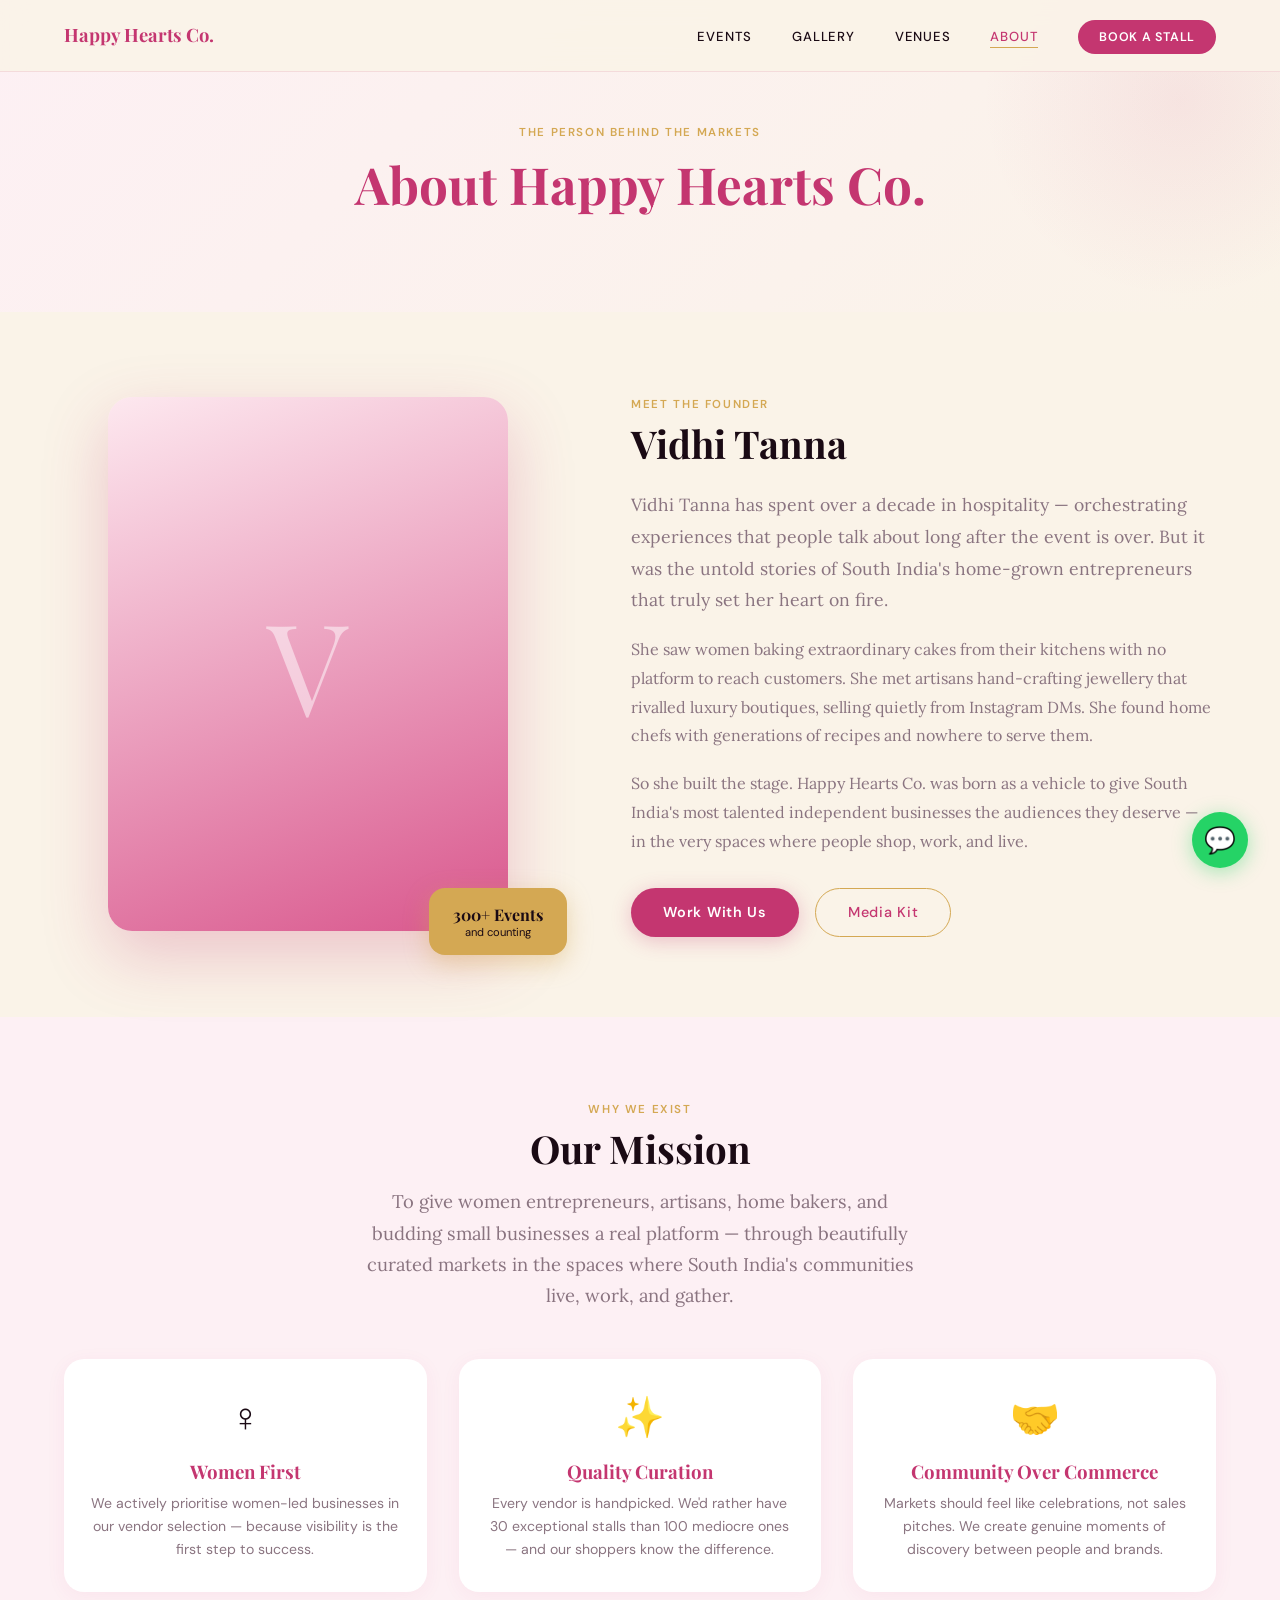
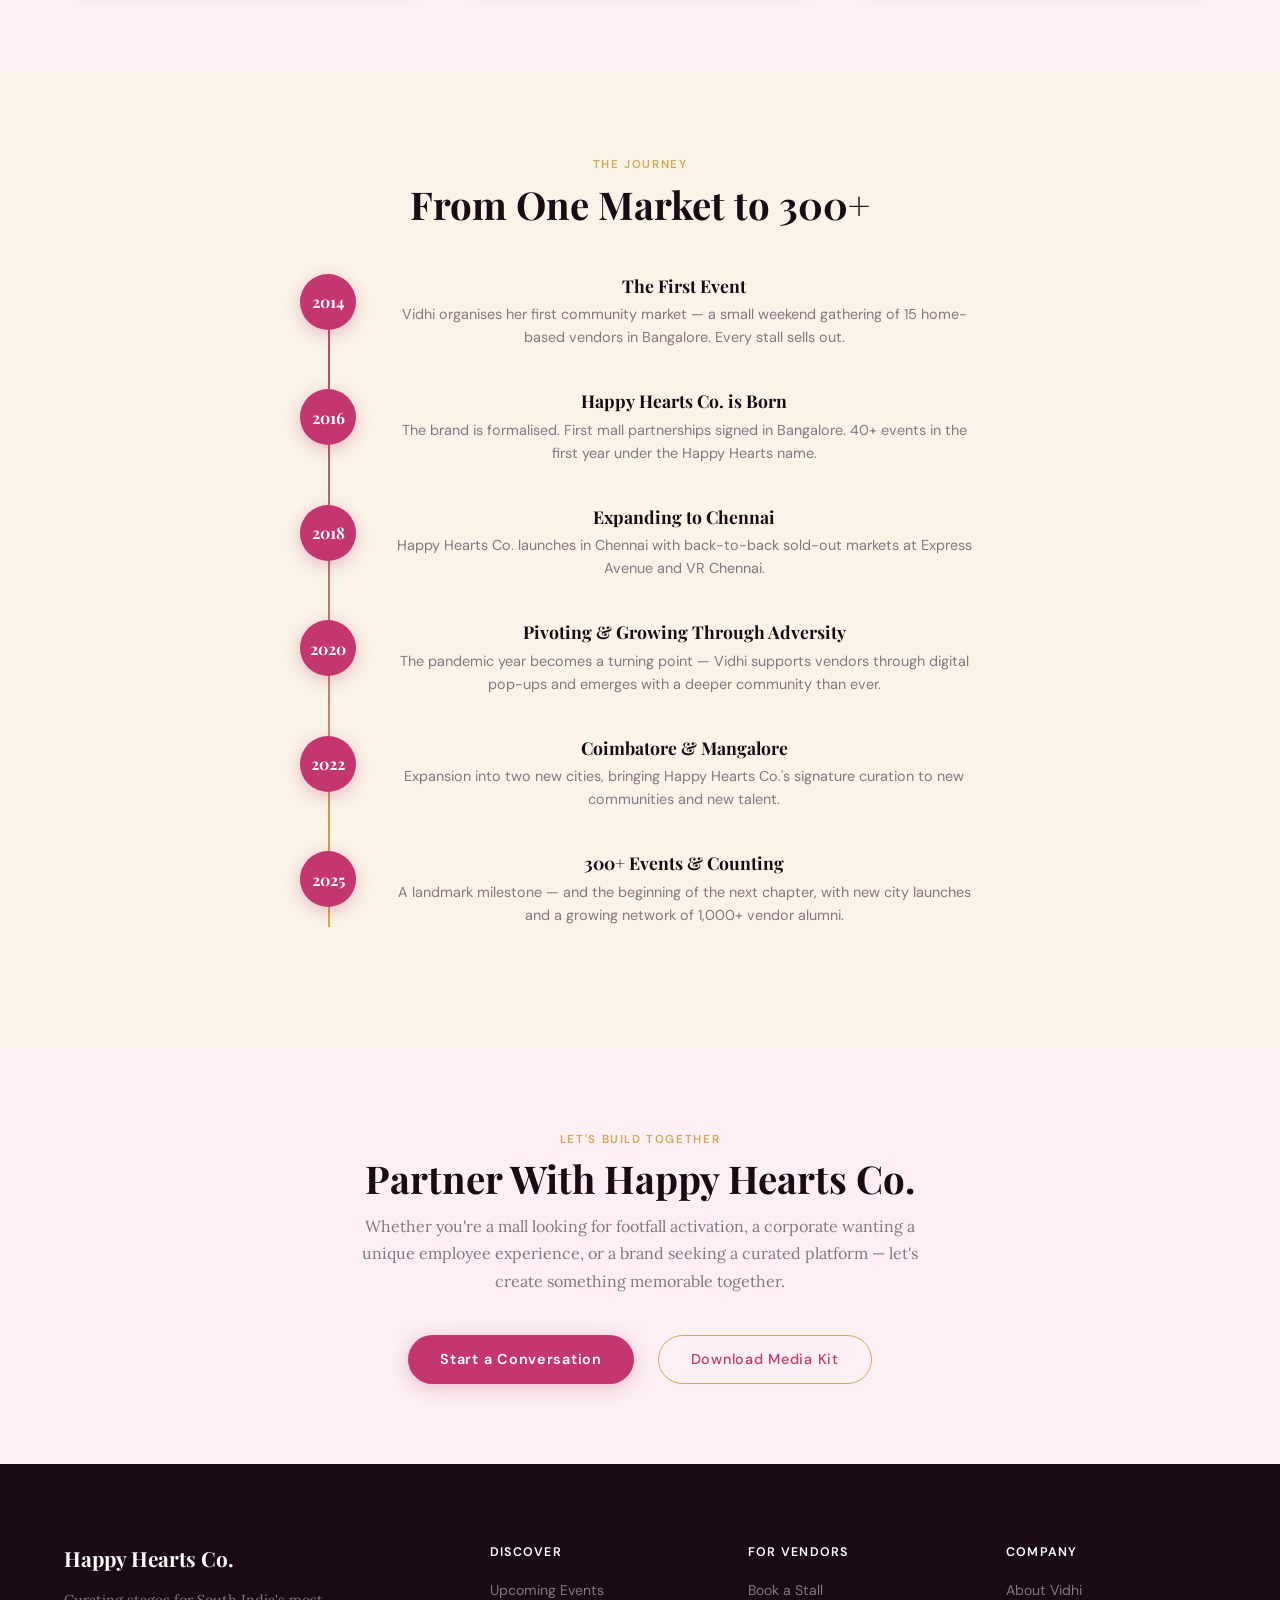
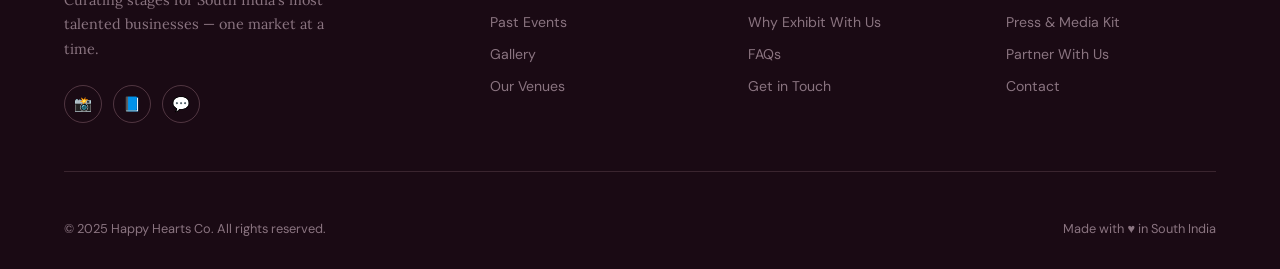
==== about/index.html @ 6479162c "Changed the Repo Structure" ====
<!DOCTYPE html>
<html lang="en">
<head>
  <meta charset="UTF-8" />
  <meta name="viewport" content="width=device-width, initial-scale=1.0" />
  <title>About Vidhi — Happy Hearts Co.</title>
  <meta name="description" content="Meet Vidhi Tanna — founder of Happy Hearts Co. and the passionate curator behind 300+ events across South India." />
  <link rel="preconnect" href="https://fonts.googleapis.com">
  <link rel="preconnect" href="https://fonts.gstatic.com" crossorigin>
  <link href="https://fonts.googleapis.com/css2?family=Playfair+Display:ital,wght@0,400;0,600;0,700;1,400;1,600&family=DM+Sans:wght@300;400;500;600&family=Lora:ital,wght@0,400;1,400&family=Great+Vibes&display=swap" rel="stylesheet">
  <link rel="stylesheet" href="/css/styles.css">
  <style>
    .about-hero-grid {
      display: grid;
      grid-template-columns: 1fr 1.2fr;
      gap: 5rem;
      align-items: center;
      padding: 5rem 5vw;
    }
    .about-photo-wrap {
      position: relative;
      text-align: center;
    }
    .about-photo-placeholder {
      width: 100%;
      max-width: 400px;
      aspect-ratio: 3/4;
      border-radius: 24px;
      background: linear-gradient(160deg, var(--blush-soft) 0%, var(--brand-light) 100%);
      display: flex;
      align-items: center;
      justify-content: center;
      margin: 0 auto;
      font-family: 'Playfair Display', serif;
      font-size: 8rem;
      color: rgba(255,255,255,0.5);
      box-shadow: 0 24px 64px rgba(196,54,112,0.25);
    }
    .about-photo-badge {
      position: absolute;
      bottom: -1.5rem; right: -1rem;
      background: var(--gold);
      color: var(--espresso);
      padding: 1rem 1.5rem;
      border-radius: 16px;
      font-family: 'Playfair Display', serif;
      font-size: 1rem;
      font-weight: 700;
      box-shadow: 0 8px 24px rgba(212,168,83,0.4);
    }
    .about-photo-badge small { display: block; font-family: 'DM Sans', sans-serif; font-size: 0.7rem; font-weight: 400; }
    .mission-values {
      display: grid;
      grid-template-columns: repeat(3, 1fr);
      gap: 2rem;
      margin-top: 3rem;
    }
    .value-card {
      text-align: center;
      padding: 2rem 1.5rem;
      background: var(--white);
      border-radius: 20px;
      box-shadow: 0 4px 20px rgba(196,54,112,0.06);
    }
    .value-icon { font-size: 2.5rem; margin-bottom: 1rem; display: block; }
    .value-card h3 { font-family: 'Playfair Display', serif; color: var(--brand); margin-bottom: 0.5rem; }
    .value-card p { font-size: 0.88rem; line-height: 1.6; color: var(--warm-grey); }
    @media (max-width: 768px) {
      .about-hero-grid { grid-template-columns: 1fr; gap: 2rem; }
      .mission-values { grid-template-columns: 1fr; }
    }
  </style>
</head>
<body>

<nav id="mainNav">
  <a href="/" class="nav-logo">
    <span class="nav-logo-text serif">Happy Hearts Co.</span>
  </a>
  <ul class="nav-links">
    <li><a href="/events">Events</a></li>
    <li><a href="/gallery">Gallery</a></li>
    <li><a href="/venues">Venues</a></li>
    <li><a href="/about">About</a></li>
    <li><a href="/vendors" class="nav-cta">Book a Stall</a></li>
  </ul>
  <button class="nav-toggle" id="navToggle" aria-label="Toggle menu">
    <span></span><span></span><span></span>
  </button>
</nav>

<div class="page-hero">
  <span class="page-hero-eyebrow">The Person Behind the Markets</span>
  <h1 class="page-hero-title serif">About Happy Hearts Co.</h1>
</div>

<!-- FOUNDER SECTION -->
<section style="background:var(--cream);">
  <div class="about-hero-grid">
    <div class="about-photo-wrap reveal">
      <div class="about-photo-placeholder">V</div>
      <!-- Replace above div with: <img src="/images/vidhi.jpg" alt="Vidhi Tanna" style="width:100%;max-width:400px;border-radius:24px;box-shadow:0 24px 64px rgba(196,54,112,0.25);"> -->
      <div class="about-photo-badge">
        300+ Events
        <small>and counting</small>
      </div>
    </div>
    <div class="reveal">
      <span class="section-eyebrow">Meet the Founder</span>
      <h2 class="section-title serif" style="text-align:left;margin-bottom:1.5rem;">Vidhi Tanna</h2>
      <p class="lora" style="font-size:1.1rem;line-height:1.8;color:var(--warm-grey);margin-bottom:1.2rem;">
        Vidhi Tanna has spent over a decade in hospitality — orchestrating experiences that people talk about long after the event is over. But it was the untold stories of South India's home-grown entrepreneurs that truly set her heart on fire.
      </p>
      <p class="lora" style="font-size:1rem;line-height:1.8;color:var(--warm-grey);margin-bottom:1.2rem;">
        She saw women baking extraordinary cakes from their kitchens with no platform to reach customers. She met artisans hand-crafting jewellery that rivalled luxury boutiques, selling quietly from Instagram DMs. She found home chefs with generations of recipes and nowhere to serve them.
      </p>
      <p class="lora" style="font-size:1rem;line-height:1.8;color:var(--warm-grey);margin-bottom:2rem;">
        So she built the stage. Happy Hearts Co. was born as a vehicle to give South India's most talented independent businesses the audiences they deserve — in the very spaces where people shop, work, and live.
      </p>
      <div style="display:flex;gap:1rem;flex-wrap:wrap;">
        <a href="/contact" class="btn-primary">Work With Us</a>
        <a href="/press" class="btn-secondary">Media Kit</a>
      </div>
    </div>
  </div>
</section>

<!-- MISSION -->
<section class="content-section alt" style="text-align:center;">
  <span class="section-eyebrow">Why We Exist</span>
  <h2 class="section-title serif">Our Mission</h2>
  <p class="section-sub lora" style="font-size:1.15rem;margin:1rem auto 0;">
    To give women entrepreneurs, artisans, home bakers, and budding small businesses a real platform — through beautifully curated markets in the spaces where South India's communities live, work, and gather.
  </p>
  <div class="mission-values">
    <div class="value-card reveal">
      <span class="value-icon">♀️</span>
      <h3>Women First</h3>
      <p>We actively prioritise women-led businesses in our vendor selection — because visibility is the first step to success.</p>
    </div>
    <div class="value-card reveal">
      <span class="value-icon">✨</span>
      <h3>Quality Curation</h3>
      <p>Every vendor is handpicked. We'd rather have 30 exceptional stalls than 100 mediocre ones — and our shoppers know the difference.</p>
    </div>
    <div class="value-card reveal">
      <span class="value-icon">🤝</span>
      <h3>Community Over Commerce</h3>
      <p>Markets should feel like celebrations, not sales pitches. We create genuine moments of discovery between people and brands.</p>
    </div>
  </div>
</section>

<!-- JOURNEY TIMELINE -->
<section class="content-section" style="text-align:center;">
  <span class="section-eyebrow">The Journey</span>
  <h2 class="section-title serif">From One Market to 300+</h2>
  <div class="timeline">
    <div class="timeline-item reveal">
      <div class="timeline-dot serif">2014</div>
      <div class="timeline-content">
        <h3>The First Event</h3>
        <p>Vidhi organises her first community market — a small weekend gathering of 15 home-based vendors in Bangalore. Every stall sells out.</p>
      </div>
    </div>
    <div class="timeline-item reveal">
      <div class="timeline-dot serif">2016</div>
      <div class="timeline-content">
        <h3>Happy Hearts Co. is Born</h3>
        <p>The brand is formalised. First mall partnerships signed in Bangalore. 40+ events in the first year under the Happy Hearts name.</p>
      </div>
    </div>
    <div class="timeline-item reveal">
      <div class="timeline-dot serif">2018</div>
      <div class="timeline-content">
        <h3>Expanding to Chennai</h3>
        <p>Happy Hearts Co. launches in Chennai with back-to-back sold-out markets at Express Avenue and VR Chennai.</p>
      </div>
    </div>
    <div class="timeline-item reveal">
      <div class="timeline-dot serif">2020</div>
      <div class="timeline-content">
        <h3>Pivoting &amp; Growing Through Adversity</h3>
        <p>The pandemic year becomes a turning point — Vidhi supports vendors through digital pop-ups and emerges with a deeper community than ever.</p>
      </div>
    </div>
    <div class="timeline-item reveal">
      <div class="timeline-dot serif">2022</div>
      <div class="timeline-content">
        <h3>Coimbatore &amp; Mangalore</h3>
        <p>Expansion into two new cities, bringing Happy Hearts Co.'s signature curation to new communities and new talent.</p>
      </div>
    </div>
    <div class="timeline-item reveal">
      <div class="timeline-dot serif">2025</div>
      <div class="timeline-content">
        <h3>300+ Events &amp; Counting</h3>
        <p>A landmark milestone — and the beginning of the next chapter, with new city launches and a growing network of 1,000+ vendor alumni.</p>
      </div>
    </div>
  </div>
</section>

<!-- PARTNER SECTION -->
<section id="partner" class="content-section alt" style="text-align:center;">
  <span class="section-eyebrow">Let's Build Together</span>
  <h2 class="section-title serif">Partner With Happy Hearts Co.</h2>
  <p class="section-sub lora">Whether you're a mall looking for footfall activation, a corporate wanting a unique employee experience, or a brand seeking a curated platform — let's create something memorable together.</p>
  <div style="display:flex;gap:1.5rem;justify-content:center;margin-top:2.5rem;flex-wrap:wrap;">
    <a href="/contact" class="btn-primary">Start a Conversation</a>
    <a href="/press" class="btn-secondary">Download Media Kit</a>
  </div>
</section>

<footer>
  <div class="footer-top">
    <div>
      <div class="footer-logo-text serif">Happy Hearts Co.</div>
      <p class="footer-tagline lora">Curating stages for South India's most talented businesses — one market at a time.</p>
      <div class="footer-social">
        <a href="https://instagram.com/happyheartsCo" class="social-btn" target="_blank">📸</a>
        <a href="#" class="social-btn">📘</a>
        <a href="https://wa.me/91XXXXXXXXXX" class="social-btn" target="_blank">💬</a>
      </div>
    </div>
    <div class="footer-col"><h4>Discover</h4><ul class="footer-links"><li><a href="/events">Upcoming Events</a></li><li><a href="/events/past">Past Events</a></li><li><a href="/gallery">Gallery</a></li><li><a href="/venues">Our Venues</a></li></ul></div>
    <div class="footer-col"><h4>For Vendors</h4><ul class="footer-links"><li><a href="/vendors">Book a Stall</a></li><li><a href="/vendors#why">Why Exhibit With Us</a></li><li><a href="/vendors#faq">FAQs</a></li><li><a href="/contact">Get in Touch</a></li></ul></div>
    <div class="footer-col"><h4>Company</h4><ul class="footer-links"><li><a href="/about">About Vidhi</a></li><li><a href="/press">Press &amp; Media Kit</a></li><li><a href="/about#partner">Partner With Us</a></li><li><a href="/contact">Contact</a></li></ul></div>
  </div>
  <div class="footer-bottom">
    <div class="footer-legal">© 2025 Happy Hearts Co. All rights reserved.</div>
    <div class="footer-made">Made with ♥ in South India</div>
  </div>
</footer>
<a href="https://wa.me/91XXXXXXXXXX?text=Hi%20Happy%20Hearts%20Co.!" class="whatsapp-float" target="_blank" title="Chat on WhatsApp">💬</a>
<script src="/js/main.js"></script>
</body>
</html>
---- css/styles.css ----
/* ============================================================
   Happy Hearts Co. — Main Stylesheet
   Brand: Warm feminine · Festival energy · South India roots
   ============================================================ */

/* ── DESIGN TOKENS ── */
:root {
  --brand:        #c43670;
  --brand-dark:   #9e2959;
  --brand-light:  #d9578d;
  --blush:        #F2B8C6;
  --blush-soft:   #fde8ef;
  --gold:         #D4A853;
  --gold-light:   #f0d898;
  --cream:        #FAF3E8;
  --powder:       #FDF0F4;
  --espresso:     #1A0A14;
  --warm-grey:    #8a7480;
  --white:        #ffffff;
}

/* ── RESET & BASE ── */
*, *::before, *::after { box-sizing: border-box; margin: 0; padding: 0; }
html { scroll-behavior: smooth; }
body {
  font-family: 'DM Sans', sans-serif;
  background-color: var(--cream);
  color: var(--espresso);
  overflow-x: hidden;
}

/* ── FONT UTILITIES ── */
.serif  { font-family: 'Playfair Display', serif; }
.script { font-family: 'Great Vibes', cursive; }
.lora   { font-family: 'Lora', serif; }

/* ── SECTION UTILITIES ── */
.section-eyebrow {
  display: inline-block;
  font-size: 0.72rem;
  font-weight: 600;
  letter-spacing: 0.14em;
  text-transform: uppercase;
  color: var(--gold);
  margin-bottom: 0.6rem;
}
.section-title {
  font-family: 'Playfair Display', serif;
  font-size: clamp(1.9rem, 3vw, 2.8rem);
  font-weight: 700;
  color: var(--espresso);
  line-height: 1.15;
}
.section-sub {
  font-family: 'Lora', serif;
  font-size: 1rem;
  color: var(--warm-grey);
  line-height: 1.7;
  max-width: 560px;
  margin: 0.8rem auto 0;
}

/* ── BUTTONS ── */
.btn-primary {
  display: inline-flex;
  align-items: center;
  gap: 0.5rem;
  background: var(--brand);
  color: var(--white);
  padding: 0.9rem 2rem;
  border-radius: 50px;
  font-size: 0.9rem;
  font-weight: 600;
  letter-spacing: 0.05em;
  text-decoration: none;
  transition: background 0.2s, transform 0.2s, box-shadow 0.2s;
  box-shadow: 0 4px 20px rgba(196, 54, 112, 0.28);
}
.btn-primary:hover {
  background: var(--brand-dark);
  transform: translateY(-2px);
  box-shadow: 0 8px 30px rgba(196, 54, 112, 0.38);
}
.btn-secondary {
  display: inline-flex;
  align-items: center;
  gap: 0.5rem;
  background: transparent;
  color: var(--brand);
  padding: 0.9rem 2rem;
  border-radius: 50px;
  border: 1.5px solid var(--gold);
  font-size: 0.9rem;
  font-weight: 500;
  letter-spacing: 0.05em;
  text-decoration: none;
  transition: background 0.2s, transform 0.2s;
}
.btn-secondary:hover { background: var(--blush-soft); transform: translateY(-2px); }

/* ── SCROLL REVEAL ── */
.reveal {
  opacity: 0;
  transform: translateY(28px);
  transition: opacity 0.7s ease, transform 0.7s ease;
}
.reveal.visible {
  opacity: 1;
  transform: none;
}

/* ── NAVIGATION ── */
nav {
  position: fixed;
  top: 0; left: 0; right: 0;
  z-index: 100;
  padding: 0 5vw;
  height: 72px;
  display: flex;
  align-items: center;
  justify-content: space-between;
  background: rgba(250, 243, 232, 0.94);
  backdrop-filter: blur(14px);
  border-bottom: 1px solid rgba(196, 54, 112, 0.12);
  transition: box-shadow 0.3s;
}
nav.scrolled { box-shadow: 0 4px 30px rgba(196, 54, 112, 0.08); }

.nav-logo {
  display: flex;
  align-items: center;
  gap: 0.6rem;
  text-decoration: none;
}
.nav-logo-img { height: 44px; width: auto; display: block; }
.nav-logo-text {
  font-family: 'Playfair Display', serif;
  font-size: 1.15rem;
  font-weight: 700;
  color: var(--brand);
  line-height: 1.2;
}

.nav-links {
  display: flex;
  gap: 2.5rem;
  list-style: none;
}
.nav-links a {
  text-decoration: none;
  font-size: 0.82rem;
  font-weight: 500;
  letter-spacing: 0.06em;
  text-transform: uppercase;
  color: var(--espresso);
  position: relative;
  transition: color 0.2s;
}
.nav-links a::after {
  content: '';
  position: absolute;
  bottom: -3px; left: 0;
  width: 0; height: 1.5px;
  background: var(--gold);
  transition: width 0.3s ease;
}
.nav-links a:hover { color: var(--brand); }
.nav-links a:hover::after { width: 100%; }
.nav-links a.active { color: var(--brand); }
.nav-links a.active::after { width: 100%; }

.nav-cta {
  background: var(--brand) !important;
  color: var(--white) !important;
  padding: 0.55rem 1.3rem;
  border-radius: 50px;
  font-size: 0.78rem !important;
  font-weight: 600 !important;
  letter-spacing: 0.08em;
  transition: background 0.2s, transform 0.2s !important;
}
.nav-cta:hover { background: var(--brand-dark) !important; transform: translateY(-1px); }
.nav-cta::after { display: none !important; }

/* Mobile hamburger */
.nav-toggle {
  display: none;
  flex-direction: column;
  gap: 5px;
  cursor: pointer;
  padding: 4px;
  background: none;
  border: none;
}
.nav-toggle span {
  display: block;
  width: 24px;
  height: 2px;
  background: var(--espresso);
  border-radius: 2px;
  transition: all 0.3s;
}

/* ── HERO ── */
.hero {
  min-height: 100vh;
  padding-top: 72px;
  display: grid;
  grid-template-columns: 1fr 1fr;
  background: var(--cream);
  position: relative;
  overflow: hidden;
}
.hero-left {
  padding: 8vh 5vw 8vh 7vw;
  display: flex;
  flex-direction: column;
  justify-content: center;
  position: relative;
  z-index: 2;
}
.hero-headline {
  font-family: 'Playfair Display', serif;
  font-size: clamp(2.8rem, 4.5vw, 5rem);
  font-weight: 700;
  color: var(--brand);
  line-height: 1.08;
  margin-bottom: 1.8rem;
  opacity: 0;
  transform: translateY(20px);
  animation: fadeUp 0.8s forwards 0.3s;
}
.hero-headline em { font-style: italic; color: var(--brand-dark); }
.hero-sub {
  font-family: 'Lora', serif;
  font-size: 1.05rem;
  line-height: 1.7;
  color: var(--warm-grey);
  max-width: 460px;
  margin-bottom: 2.8rem;
  opacity: 0;
  transform: translateY(20px);
  animation: fadeUp 0.8s forwards 0.5s;
}
.hero-ctas {
  display: flex;
  gap: 1rem;
  align-items: center;
  flex-wrap: wrap;
  opacity: 0;
  transform: translateY(20px);
  animation: fadeUp 0.8s forwards 0.7s;
}
.hero-badge {
  margin-top: 2.8rem;
  display: inline-flex;
  align-items: center;
  gap: 0.7rem;
  background: var(--brand);
  color: var(--blush);
  padding: 0.6rem 1.2rem;
  border-radius: 50px;
  font-size: 0.78rem;
  font-weight: 500;
  letter-spacing: 0.04em;
  width: fit-content;
  opacity: 0;
  animation: fadeUp 0.8s forwards 0.9s;
}
.badge-dot {
  width: 7px; height: 7px;
  background: var(--gold);
  border-radius: 50%;
  animation: pulse 1.5s infinite;
}

/* Hero right — venue tiles */
.hero-right {
  position: relative;
  overflow: hidden;
  background: var(--powder);
}
.hero-tiles {
  position: absolute;
  inset: 0;
  display: grid;
  grid-template-columns: 1fr 1fr;
  grid-template-rows: 1fr 1fr;
  gap: 2px;
}
.hero-tile {
  position: relative;
  overflow: hidden;
  background: var(--blush-soft);
  display: flex;
  align-items: flex-end;
  padding: 1.5rem;
  opacity: 0;
  animation: fadeUp 0.6s forwards;
}
.hero-tile:nth-child(1) { animation-delay: 0.4s; }
.hero-tile:nth-child(2) { animation-delay: 0.55s; }
.hero-tile:nth-child(3) { animation-delay: 0.7s; }
.hero-tile:nth-child(4) { animation-delay: 0.85s; }
.tile-bg {
  position: absolute;
  inset: 0;
  transition: transform 0.5s ease;
}
.hero-tile:hover .tile-bg { transform: scale(1.05); }
.tb-1 { background: linear-gradient(135deg, #f9c6d6 0%, #e8a0bc 100%); }
.tb-2 { background: linear-gradient(135deg, #fde8d0 0%, #f0c8a0 100%); }
.tb-3 { background: linear-gradient(135deg, #d6e8f0 0%, #a8c8dc 100%); }
.tb-4 { background: linear-gradient(135deg, #e0d6f0 0%, #c0a8dc 100%); }
.tile-label {
  position: relative;
  z-index: 2;
  font-size: 0.78rem;
  font-weight: 600;
  letter-spacing: 0.1em;
  text-transform: uppercase;
  color: var(--espresso);
  background: rgba(255,255,255,0.85);
  padding: 0.3rem 0.7rem;
  border-radius: 20px;
}

/* ── STATS STRIP ── */
.stats-strip {
  background: var(--brand);
  padding: 3rem 5vw;
  display: grid;
  grid-template-columns: repeat(4, 1fr);
  gap: 2rem;
}
.stat-item {
  text-align: center;
  opacity: 0;
  transform: translateY(20px);
  transition: opacity 0.6s ease, transform 0.6s ease;
}
.stat-item.visible { opacity: 1; transform: none; }
.stat-num {
  font-family: 'Playfair Display', serif;
  font-size: clamp(2rem, 3.5vw, 3rem);
  font-weight: 700;
  color: var(--white);
  line-height: 1;
}
.stat-label {
  font-size: 0.78rem;
  font-weight: 500;
  letter-spacing: 0.08em;
  text-transform: uppercase;
  color: var(--blush);
  margin-top: 0.4rem;
}

/* ── ABOUT STRIP ── */
.about-strip {
  display: grid;
  grid-template-columns: 1fr 1fr;
  gap: 0;
  min-height: 520px;
}
.about-visual {
  background: linear-gradient(160deg, var(--blush-soft) 0%, var(--powder) 100%);
  display: flex;
  align-items: center;
  justify-content: center;
  padding: 4rem;
  position: relative;
  overflow: hidden;
}
.about-visual-inner {
  text-align: center;
}
.about-founder-img {
  width: 180px;
  height: 180px;
  border-radius: 50%;
  object-fit: cover;
  border: 4px solid var(--white);
  box-shadow: 0 12px 40px rgba(196, 54, 112, 0.2);
  margin-bottom: 1rem;
}
.about-founder-placeholder {
  width: 180px;
  height: 180px;
  border-radius: 50%;
  background: linear-gradient(135deg, var(--brand-light) 0%, var(--brand-dark) 100%);
  display: flex;
  align-items: center;
  justify-content: center;
  margin: 0 auto 1rem;
  font-family: 'Playfair Display', serif;
  font-size: 3rem;
  color: white;
  box-shadow: 0 12px 40px rgba(196, 54, 112, 0.3);
}
.about-founder-name {
  font-family: 'Playfair Display', serif;
  font-size: 1.3rem;
  color: var(--brand);
  font-weight: 700;
}
.about-founder-title {
  font-size: 0.82rem;
  color: var(--warm-grey);
  letter-spacing: 0.05em;
}
.about-content {
  padding: 5rem 5vw;
  display: flex;
  flex-direction: column;
  justify-content: center;
}
.about-content p {
  font-family: 'Lora', serif;
  font-size: 1rem;
  line-height: 1.8;
  color: var(--warm-grey);
  margin-bottom: 1.2rem;
}

/* ── EVENTS / SERVICES SECTION ── */
.events-section {
  padding: 6rem 5vw;
  text-align: center;
}
.events-grid {
  display: grid;
  grid-template-columns: repeat(3, 1fr);
  gap: 2rem;
  margin-top: 3rem;
  text-align: left;
}
.event-card {
  background: var(--white);
  border-radius: 20px;
  overflow: hidden;
  box-shadow: 0 4px 24px rgba(196, 54, 112, 0.07);
  transition: transform 0.3s ease, box-shadow 0.3s ease;
  text-decoration: none;
  color: inherit;
  display: block;
}
.event-card:hover {
  transform: translateY(-6px);
  box-shadow: 0 16px 48px rgba(196, 54, 112, 0.14);
}
.event-card-img {
  height: 200px;
  position: relative;
  overflow: hidden;
}
.event-card-bg {
  position: absolute;
  inset: 0;
  transition: transform 0.5s ease;
}
.event-card:hover .event-card-bg { transform: scale(1.06); }
.ec-1 { background: linear-gradient(135deg, #f9c6d6 0%, #c43670 100%); }
.ec-2 { background: linear-gradient(135deg, #fde8d0 0%, #D4A853 100%); }
.ec-3 { background: linear-gradient(135deg, #e0f0d6 0%, #5a9e40 100%); }
.ec-4 { background: linear-gradient(135deg, #d6e8f0 0%, #4080a8 100%); }
.ec-5 { background: linear-gradient(135deg, #e8d6f0 0%, #9040a8 100%); }
.ec-6 { background: linear-gradient(135deg, #f0e8d6 0%, #a87840 100%); }
.event-card-tag {
  position: absolute;
  top: 1rem; left: 1rem;
  background: rgba(255,255,255,0.92);
  color: var(--brand);
  font-size: 0.72rem;
  font-weight: 600;
  letter-spacing: 0.08em;
  text-transform: uppercase;
  padding: 0.25rem 0.7rem;
  border-radius: 20px;
  z-index: 2;
}
.event-card-body { padding: 1.5rem; }
.event-card-title {
  font-family: 'Playfair Display', serif;
  font-size: 1.1rem;
  font-weight: 700;
  color: var(--espresso);
  margin-bottom: 0.5rem;
}
.event-card-meta {
  font-size: 0.8rem;
  color: var(--warm-grey);
  margin-bottom: 0.8rem;
  display: flex;
  gap: 1rem;
}
.event-card-desc {
  font-size: 0.88rem;
  line-height: 1.6;
  color: var(--warm-grey);
}

/* ── TESTIMONIALS ── */
.testi-section {
  padding: 6rem 0 5rem;
  background: var(--powder);
  overflow: hidden;
}
.testi-header {
  text-align: center;
  padding: 0 5vw 3rem;
}
.testi-track {
  display: flex;
  gap: 1.5rem;
  padding: 1rem 5vw 2rem;
  overflow-x: auto;
  scroll-snap-type: x mandatory;
  cursor: grab;
  scrollbar-width: none;
  -ms-overflow-style: none;
}
.testi-track::-webkit-scrollbar { display: none; }
.testi-track.dragging { cursor: grabbing; }
.testi-card {
  min-width: 340px;
  max-width: 340px;
  background: var(--white);
  border-radius: 20px;
  padding: 2rem;
  scroll-snap-align: start;
  box-shadow: 0 4px 24px rgba(196, 54, 112, 0.07);
  flex-shrink: 0;
}
.testi-text {
  font-family: 'Lora', serif;
  font-size: 0.95rem;
  line-height: 1.75;
  color: var(--espresso);
  margin-bottom: 1.5rem;
}
.testi-author {
  display: flex;
  align-items: center;
  gap: 0.8rem;
}
.testi-avatar {
  width: 44px; height: 44px;
  border-radius: 50%;
  flex-shrink: 0;
  display: flex;
  align-items: center;
  justify-content: center;
  font-size: 1.1rem;
  color: white;
  font-weight: 600;
}
.ta-1 { background: linear-gradient(135deg, var(--brand-light), var(--brand-dark)); }
.ta-2 { background: linear-gradient(135deg, #D4A853, #b8842a); }
.ta-3 { background: linear-gradient(135deg, #a8d4a8, #408040); }
.ta-4 { background: linear-gradient(135deg, #a8c4d4, #406080); }
.testi-info { flex: 1; }
.testi-name { font-size: 0.88rem; font-weight: 600; color: var(--espresso); }
.testi-role { font-size: 0.78rem; color: var(--warm-grey); margin-top: 0.1rem; }
.testi-type-badge {
  font-size: 0.68rem;
  font-weight: 600;
  letter-spacing: 0.06em;
  text-transform: uppercase;
  color: var(--brand);
  background: var(--blush-soft);
  padding: 0.2rem 0.6rem;
  border-radius: 20px;
}
.testi-type-badge.venue { color: #4080a8; background: #e0f0f8; }
.testi-dots {
  display: flex;
  justify-content: center;
  gap: 0.5rem;
  margin-top: 1.5rem;
}
.tdot {
  width: 8px; height: 8px;
  border-radius: 50%;
  background: var(--blush);
  border: none;
  cursor: pointer;
  transition: background 0.2s, transform 0.2s;
}
.tdot.active { background: var(--brand); transform: scale(1.3); }

/* ── CITIES ── */
.cities-section {
  padding: 6rem 5vw;
  text-align: center;
}
.cities-header { margin-bottom: 3rem; }
.cities-grid {
  display: grid;
  grid-template-columns: repeat(4, 1fr);
  gap: 1.5rem;
}
.city-card {
  position: relative;
  border-radius: 20px;
  overflow: hidden;
  aspect-ratio: 3/4;
  display: flex;
  align-items: flex-end;
  text-decoration: none;
  color: inherit;
}
.city-bg {
  position: absolute;
  inset: 0;
  transition: transform 0.5s ease;
}
.city-card:hover .city-bg { transform: scale(1.06); }
.cb-1 { background: linear-gradient(160deg, #f9c6d6 0%, #c43670 100%); }
.cb-2 { background: linear-gradient(160deg, #fde8c6 0%, #c48040 100%); }
.cb-3 { background: linear-gradient(160deg, #c6f0d6 0%, #40a860 100%); }
.cb-4 { background: linear-gradient(160deg, #c6d6f9 0%, #4060c4 100%); }
.city-overlay {
  position: relative;
  z-index: 2;
  padding: 1.5rem;
  width: 100%;
  background: linear-gradient(0deg, rgba(26,10,20,0.7) 0%, transparent 100%);
}
.city-emoji { font-size: 2rem; display: block; margin-bottom: 0.4rem; }
.city-name {
  font-family: 'Playfair Display', serif;
  font-size: 1.3rem;
  font-weight: 700;
  color: var(--white);
}
.city-count { font-size: 0.78rem; color: var(--gold-light); margin-top: 0.2rem; }

/* ── INSTAGRAM SECTION ── */
.insta-section {
  padding: 5rem 5vw;
  background: var(--espresso);
  text-align: center;
}
.insta-handle {
  font-family: 'Great Vibes', cursive;
  font-size: 2.8rem;
  color: var(--gold);
  margin-bottom: 0.3rem;
}
.insta-sub {
  font-size: 0.82rem;
  font-weight: 500;
  letter-spacing: 0.12em;
  text-transform: uppercase;
  color: var(--blush);
  margin-bottom: 2.5rem;
}
.insta-grid {
  display: grid;
  grid-template-columns: repeat(6, 1fr);
  gap: 4px;
  margin-bottom: 2.5rem;
}
.insta-cell {
  aspect-ratio: 1;
  position: relative;
  overflow: hidden;
  border-radius: 8px;
  cursor: pointer;
}
.insta-placeholder {
  position: absolute;
  inset: 0;
  transition: transform 0.4s ease;
}
.insta-cell:hover .insta-placeholder { transform: scale(1.08); }
.ip-1 { background: linear-gradient(135deg, #f9c6d6, #c43670); }
.ip-2 { background: linear-gradient(135deg, #fde8c6, #D4A853); }
.ip-3 { background: linear-gradient(135deg, #c6f0d6, #40a860); }
.ip-4 { background: linear-gradient(135deg, #c6d6f9, #4060c4); }
.ip-5 { background: linear-gradient(135deg, #f0c6f0, #a040a0); }
.ip-6 { background: linear-gradient(135deg, #f9f0c6, #c0a040); }
.insta-overlay {
  position: absolute;
  inset: 0;
  background: rgba(196, 54, 112, 0.5);
  display: flex;
  align-items: center;
  justify-content: center;
  opacity: 0;
  transition: opacity 0.3s ease;
  font-size: 1.5rem;
  color: white;
}
.insta-cell:hover .insta-overlay { opacity: 1; }

/* ── FOOTER ── */
footer {
  background: var(--espresso);
  color: var(--blush);
  padding: 5rem 5vw 2rem;
}
.footer-top {
  display: grid;
  grid-template-columns: 1.8fr 1fr 1fr 1fr;
  gap: 3rem;
  margin-bottom: 3rem;
  padding-bottom: 3rem;
  border-bottom: 1px solid rgba(242, 184, 198, 0.15);
}
.footer-logo-img {
  height: 48px;
  width: auto;
  margin-bottom: 1rem;
  display: block;
}
.footer-logo-text {
  font-family: 'Playfair Display', serif;
  font-size: 1.3rem;
  font-weight: 700;
  color: var(--white);
  margin-bottom: 1rem;
}
.footer-tagline {
  font-family: 'Lora', serif;
  font-size: 0.9rem;
  line-height: 1.7;
  color: var(--warm-grey);
  margin-bottom: 1.5rem;
  max-width: 280px;
}
.footer-social { display: flex; gap: 0.7rem; }
.social-btn {
  width: 38px; height: 38px;
  border-radius: 50%;
  border: 1px solid rgba(242, 184, 198, 0.25);
  display: flex;
  align-items: center;
  justify-content: center;
  color: var(--blush);
  text-decoration: none;
  font-size: 0.9rem;
  transition: background 0.2s, border-color 0.2s;
}
.social-btn:hover { background: var(--brand); border-color: var(--brand); }
.footer-col h4 {
  font-size: 0.78rem;
  font-weight: 600;
  letter-spacing: 0.1em;
  text-transform: uppercase;
  color: var(--white);
  margin-bottom: 1.2rem;
}
.footer-links { list-style: none; }
.footer-links li { margin-bottom: 0.7rem; }
.footer-links a {
  text-decoration: none;
  font-size: 0.88rem;
  color: var(--warm-grey);
  transition: color 0.2s;
}
.footer-links a:hover { color: var(--gold); }
.footer-bottom {
  display: flex;
  align-items: center;
  justify-content: space-between;
}
.footer-legal { font-size: 0.8rem; color: var(--warm-grey); }
.footer-made { font-size: 0.8rem; color: var(--warm-grey); }

/* ── WHATSAPP FLOAT ── */
.whatsapp-float {
  position: fixed;
  bottom: 2rem;
  right: 2rem;
  z-index: 200;
  width: 56px; height: 56px;
  background: #25D366;
  border-radius: 50%;
  display: flex;
  align-items: center;
  justify-content: center;
  text-decoration: none;
  font-size: 1.6rem;
  color: white;
  box-shadow: 0 4px 20px rgba(37, 211, 102, 0.4);
  transition: transform 0.2s, box-shadow 0.2s;
}
.whatsapp-float:hover {
  transform: translateY(-3px) scale(1.05);
  box-shadow: 0 8px 30px rgba(37, 211, 102, 0.5);
}

/* ── INNER PAGE HERO ── */
.page-hero {
  padding: 120px 5vw 5rem;
  background: linear-gradient(135deg, var(--powder) 0%, var(--cream) 100%);
  text-align: center;
  position: relative;
  overflow: hidden;
}
.page-hero::before {
  content: '';
  position: absolute;
  top: -100px; right: -100px;
  width: 400px; height: 400px;
  background: radial-gradient(circle, rgba(196,54,112,0.08) 0%, transparent 70%);
  border-radius: 50%;
}
.page-hero-eyebrow {
  display: inline-block;
  font-size: 0.72rem;
  font-weight: 600;
  letter-spacing: 0.14em;
  text-transform: uppercase;
  color: var(--gold);
  margin-bottom: 1rem;
}
.page-hero-title {
  font-family: 'Playfair Display', serif;
  font-size: clamp(2.2rem, 4vw, 3.8rem);
  font-weight: 700;
  color: var(--brand);
  line-height: 1.1;
  margin-bottom: 1.2rem;
}
.page-hero-sub {
  font-family: 'Lora', serif;
  font-size: 1.05rem;
  color: var(--warm-grey);
  max-width: 560px;
  margin: 0 auto;
  line-height: 1.7;
}

/* ── CONTENT SECTIONS ── */
.content-section {
  padding: 5rem 5vw;
}
.content-section.alt { background: var(--powder); }

/* ── VENDOR PAGE ── */
.why-grid {
  display: grid;
  grid-template-columns: repeat(3, 1fr);
  gap: 2rem;
  margin-top: 3rem;
}
.why-card {
  background: var(--white);
  border-radius: 20px;
  padding: 2.5rem 2rem;
  text-align: center;
  box-shadow: 0 4px 24px rgba(196, 54, 112, 0.07);
}
.why-icon {
  font-size: 2.5rem;
  margin-bottom: 1rem;
  display: block;
}
.why-card h3 {
  font-family: 'Playfair Display', serif;
  font-size: 1.1rem;
  color: var(--brand);
  margin-bottom: 0.7rem;
}
.why-card p { font-size: 0.9rem; line-height: 1.6; color: var(--warm-grey); }

/* Stall types */
.stall-grid {
  display: grid;
  grid-template-columns: repeat(3, 1fr);
  gap: 1.5rem;
  margin-top: 2rem;
}
.stall-card {
  border: 1.5px solid rgba(196, 54, 112, 0.15);
  border-radius: 16px;
  padding: 2rem;
  transition: border-color 0.2s, box-shadow 0.2s;
  position: relative;
}
.stall-card:hover {
  border-color: var(--brand);
  box-shadow: 0 8px 32px rgba(196, 54, 112, 0.1);
}
.stall-card.popular {
  border-color: var(--brand);
  background: var(--blush-soft);
}
.popular-badge {
  position: absolute;
  top: -12px; left: 50%;
  transform: translateX(-50%);
  background: var(--brand);
  color: white;
  font-size: 0.68rem;
  font-weight: 600;
  letter-spacing: 0.08em;
  text-transform: uppercase;
  padding: 0.2rem 0.8rem;
  border-radius: 20px;
}
.stall-card h3 { font-family: 'Playfair Display', serif; font-size: 1.2rem; color: var(--espresso); margin-bottom: 0.4rem; }
.stall-price { font-size: 1.5rem; font-weight: 700; color: var(--brand); margin-bottom: 1rem; }
.stall-price span { font-size: 0.85rem; font-weight: 400; color: var(--warm-grey); }
.stall-features { list-style: none; }
.stall-features li { font-size: 0.88rem; color: var(--warm-grey); padding: 0.3rem 0; border-bottom: 1px solid rgba(196,54,112,0.08); }
.stall-features li::before { content: '✓ '; color: var(--brand); font-weight: 700; }

/* Contact form */
.contact-form {
  max-width: 640px;
  margin: 0 auto;
}
.form-group {
  margin-bottom: 1.5rem;
}
.form-group label {
  display: block;
  font-size: 0.82rem;
  font-weight: 600;
  letter-spacing: 0.04em;
  text-transform: uppercase;
  color: var(--espresso);
  margin-bottom: 0.5rem;
}
.form-group input,
.form-group select,
.form-group textarea {
  width: 100%;
  padding: 0.85rem 1.2rem;
  border: 1.5px solid rgba(196, 54, 112, 0.2);
  border-radius: 12px;
  font-family: 'DM Sans', sans-serif;
  font-size: 0.95rem;
  color: var(--espresso);
  background: var(--white);
  transition: border-color 0.2s, box-shadow 0.2s;
  outline: none;
}
.form-group input:focus,
.form-group select:focus,
.form-group textarea:focus {
  border-color: var(--brand);
  box-shadow: 0 0 0 3px rgba(196, 54, 112, 0.1);
}
.form-group textarea { resize: vertical; min-height: 120px; }
.form-row { display: grid; grid-template-columns: 1fr 1fr; gap: 1rem; }

/* FAQ */
.faq-list { max-width: 720px; margin: 2rem auto 0; }
.faq-item {
  border-bottom: 1px solid rgba(196, 54, 112, 0.12);
  padding: 1.5rem 0;
}
.faq-q {
  display: flex;
  justify-content: space-between;
  align-items: center;
  cursor: pointer;
  font-weight: 600;
  font-size: 0.95rem;
  color: var(--espresso);
  gap: 1rem;
}
.faq-q .faq-icon {
  flex-shrink: 0;
  width: 24px; height: 24px;
  background: var(--blush-soft);
  border-radius: 50%;
  display: flex;
  align-items: center;
  justify-content: center;
  color: var(--brand);
  font-size: 1.1rem;
  transition: transform 0.3s, background 0.2s;
}
.faq-item.open .faq-icon { transform: rotate(45deg); background: var(--brand); color: white; }
.faq-a {
  font-family: 'Lora', serif;
  font-size: 0.92rem;
  color: var(--warm-grey);
  line-height: 1.7;
  max-height: 0;
  overflow: hidden;
  transition: max-height 0.4s ease, padding 0.3s ease;
}
.faq-item.open .faq-a { max-height: 300px; padding-top: 1rem; }

/* Gallery grid */
.gallery-grid {
  display: grid;
  grid-template-columns: repeat(3, 1fr);
  gap: 1.5rem;
  margin-top: 2rem;
}
.gallery-item {
  border-radius: 16px;
  overflow: hidden;
  aspect-ratio: 4/3;
  position: relative;
  cursor: pointer;
}
.gallery-item:nth-child(4n+1) { grid-column: span 2; }
.gallery-placeholder {
  position: absolute;
  inset: 0;
  transition: transform 0.4s ease;
  display: flex;
  align-items: center;
  justify-content: center;
  font-size: 3rem;
}
.gallery-item:hover .gallery-placeholder { transform: scale(1.05); }
.gp-1 { background: linear-gradient(135deg, #f9c6d6, #c43670); }
.gp-2 { background: linear-gradient(135deg, #fde8c6, #D4A853); }
.gp-3 { background: linear-gradient(135deg, #c6f0d6, #40a860); }
.gp-4 { background: linear-gradient(135deg, #c6d6f9, #4060c4); }
.gp-5 { background: linear-gradient(135deg, #f0c6f0, #a040a0); }
.gp-6 { background: linear-gradient(135deg, #f9f0c6, #c0a040); }
.gp-7 { background: linear-gradient(135deg, #fdc6d6, #d43660); }
.gp-8 { background: linear-gradient(135deg, #c6e8f9, #4090c4); }
.gp-9 { background: linear-gradient(135deg, #f0d6c6, #a06040); }
.gallery-overlay {
  position: absolute;
  inset: 0;
  background: rgba(196, 54, 112, 0.5);
  opacity: 0;
  transition: opacity 0.3s;
  display: flex;
  align-items: center;
  justify-content: center;
  color: white;
  font-size: 2rem;
}
.gallery-item:hover .gallery-overlay { opacity: 1; }

/* Venues */
.venues-grid {
  display: grid;
  grid-template-columns: repeat(2, 1fr);
  gap: 2rem;
  margin-top: 2rem;
}
.venue-card {
  background: var(--white);
  border-radius: 20px;
  padding: 2.5rem;
  display: flex;
  gap: 1.5rem;
  align-items: flex-start;
  box-shadow: 0 4px 24px rgba(196, 54, 112, 0.07);
  transition: transform 0.3s, box-shadow 0.3s;
}
.venue-card:hover { transform: translateY(-4px); box-shadow: 0 12px 40px rgba(196,54,112,0.12); }
.venue-icon {
  width: 56px; height: 56px;
  background: var(--blush-soft);
  border-radius: 16px;
  display: flex;
  align-items: center;
  justify-content: center;
  font-size: 1.6rem;
  flex-shrink: 0;
}
.venue-card h3 { font-family: 'Playfair Display', serif; font-size: 1.15rem; color: var(--espresso); margin-bottom: 0.4rem; }
.venue-card p { font-size: 0.88rem; color: var(--warm-grey); line-height: 1.6; }
.venue-tag {
  display: inline-block;
  margin-top: 0.8rem;
  font-size: 0.72rem;
  font-weight: 600;
  letter-spacing: 0.06em;
  text-transform: uppercase;
  color: var(--brand);
  background: var(--blush-soft);
  padding: 0.2rem 0.6rem;
  border-radius: 20px;
}

/* About page */
.timeline {
  position: relative;
  max-width: 680px;
  margin: 3rem auto 0;
}
.timeline::before {
  content: '';
  position: absolute;
  left: 28px;
  top: 0; bottom: 0;
  width: 2px;
  background: linear-gradient(to bottom, var(--brand), var(--gold));
}
.timeline-item {
  display: flex;
  gap: 2rem;
  margin-bottom: 2.5rem;
  position: relative;
}
.timeline-dot {
  width: 56px; height: 56px;
  border-radius: 50%;
  background: var(--brand);
  display: flex;
  align-items: center;
  justify-content: center;
  color: white;
  font-family: 'Playfair Display', serif;
  font-weight: 700;
  flex-shrink: 0;
  position: relative;
  z-index: 1;
  box-shadow: 0 4px 16px rgba(196, 54, 112, 0.3);
}
.timeline-content h3 { font-family: 'Playfair Display', serif; font-size: 1.1rem; color: var(--espresso); margin-bottom: 0.4rem; }
.timeline-content p { font-size: 0.9rem; color: var(--warm-grey); line-height: 1.6; }

/* Press page */
.press-grid {
  display: grid;
  grid-template-columns: repeat(3, 1fr);
  gap: 2rem;
  margin-top: 2rem;
}
.press-card {
  background: var(--white);
  border-radius: 16px;
  padding: 2rem;
  box-shadow: 0 4px 20px rgba(196,54,112,0.07);
}
.press-publication { font-size: 0.78rem; font-weight: 700; letter-spacing: 0.1em; text-transform: uppercase; color: var(--warm-grey); margin-bottom: 0.8rem; }
.press-card h3 { font-family: 'Playfair Display', serif; font-size: 1rem; color: var(--espresso); line-height: 1.4; margin-bottom: 1rem; }
.press-card a { font-size: 0.82rem; color: var(--brand); text-decoration: none; font-weight: 600; }
.press-card a:hover { text-decoration: underline; }

/* Media kit download */
.media-kit-box {
  background: linear-gradient(135deg, var(--brand) 0%, var(--brand-dark) 100%);
  border-radius: 24px;
  padding: 4rem;
  text-align: center;
  color: white;
  margin-top: 3rem;
}
.media-kit-box h2 { font-family: 'Playfair Display', serif; font-size: 2rem; margin-bottom: 1rem; }
.media-kit-box p { font-family: 'Lora', serif; opacity: 0.85; margin-bottom: 2rem; line-height: 1.6; }
.btn-white {
  display: inline-flex;
  align-items: center;
  gap: 0.5rem;
  background: white;
  color: var(--brand);
  padding: 0.9rem 2rem;
  border-radius: 50px;
  font-size: 0.9rem;
  font-weight: 700;
  text-decoration: none;
  transition: transform 0.2s, box-shadow 0.2s;
}
.btn-white:hover { transform: translateY(-2px); box-shadow: 0 8px 30px rgba(0,0,0,0.15); }

/* ── ANIMATIONS ── */
@keyframes fadeUp {
  to { opacity: 1; transform: translateY(0); }
}
@keyframes pulse {
  0%, 100% { opacity: 1; transform: scale(1); }
  50%       { opacity: 0.6; transform: scale(1.4); }
}

/* ── RESPONSIVE ── */
@media (max-width: 1024px) {
  .events-grid   { grid-template-columns: repeat(2, 1fr); }
  .cities-grid   { grid-template-columns: repeat(2, 1fr); }
  .insta-grid    { grid-template-columns: repeat(3, 1fr); }
  .press-grid    { grid-template-columns: repeat(2, 1fr); }
  .footer-top    { grid-template-columns: 1fr 1fr; gap: 2rem; }
}

@media (max-width: 768px) {
  .nav-links     { display: none; }
  .nav-toggle    { display: flex; }
  .nav-links.open {
    display: flex;
    flex-direction: column;
    position: absolute;
    top: 72px; left: 0; right: 0;
    background: rgba(250,243,232,0.98);
    padding: 1.5rem 5vw 2rem;
    gap: 1.2rem;
    border-bottom: 1px solid rgba(196,54,112,0.12);
    backdrop-filter: blur(14px);
  }
  .hero           { grid-template-columns: 1fr; }
  .hero-right     { display: none; }
  .stats-strip    { grid-template-columns: repeat(2, 1fr); }
  .about-strip    { grid-template-columns: 1fr; }
  .events-grid    { grid-template-columns: 1fr; }
  .why-grid       { grid-template-columns: 1fr; }
  .stall-grid     { grid-template-columns: 1fr; }
  .cities-grid    { grid-template-columns: repeat(2, 1fr); }
  .insta-grid     { grid-template-columns: repeat(2, 1fr); }
  .gallery-grid   { grid-template-columns: repeat(2, 1fr); }
  .gallery-item:nth-child(4n+1) { grid-column: span 1; }
  .venues-grid    { grid-template-columns: 1fr; }
  .press-grid     { grid-template-columns: 1fr; }
  .footer-top     { grid-template-columns: 1fr; }
  .footer-bottom  { flex-direction: column; gap: 0.5rem; text-align: center; }
  .form-row       { grid-template-columns: 1fr; }
  .hero-headline  { font-size: 2.8rem; }
  .testi-card     { min-width: 85vw; max-width: 85vw; }
  .media-kit-box  { padding: 2.5rem 1.5rem; }
}
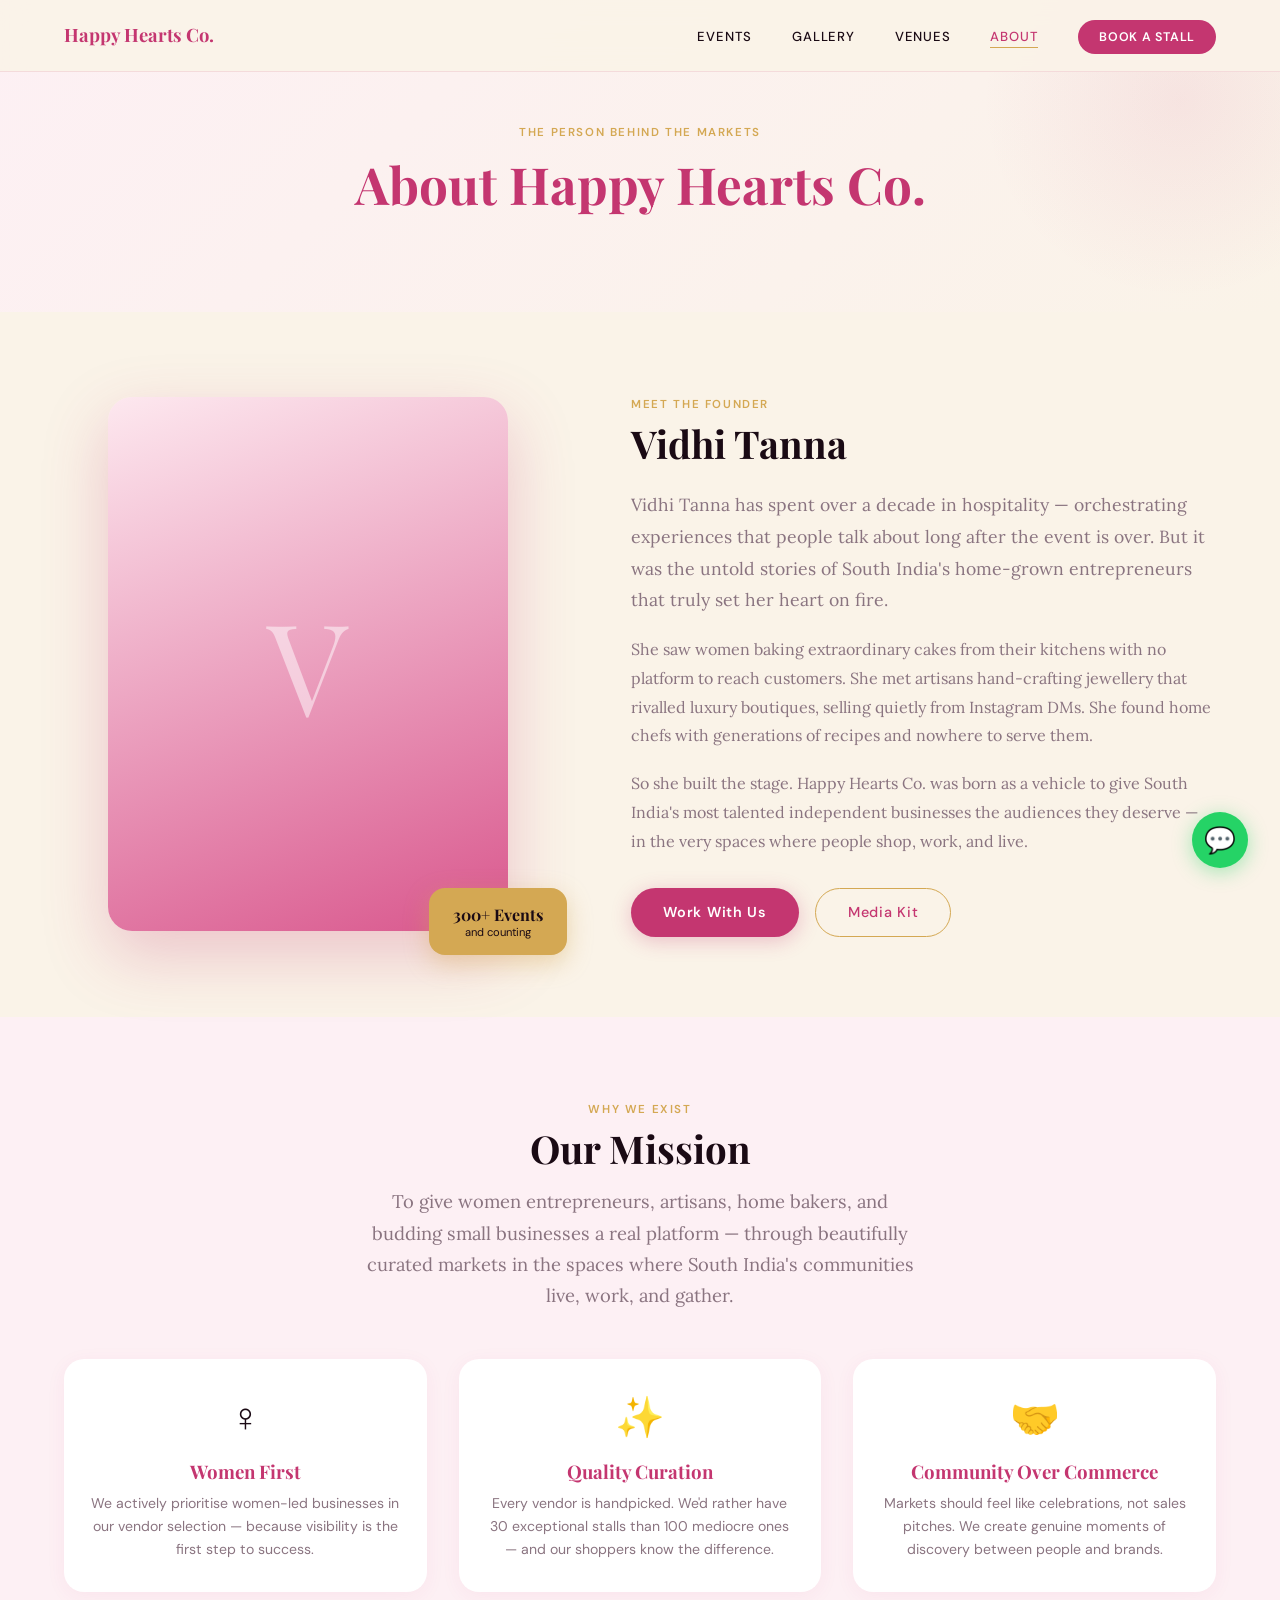
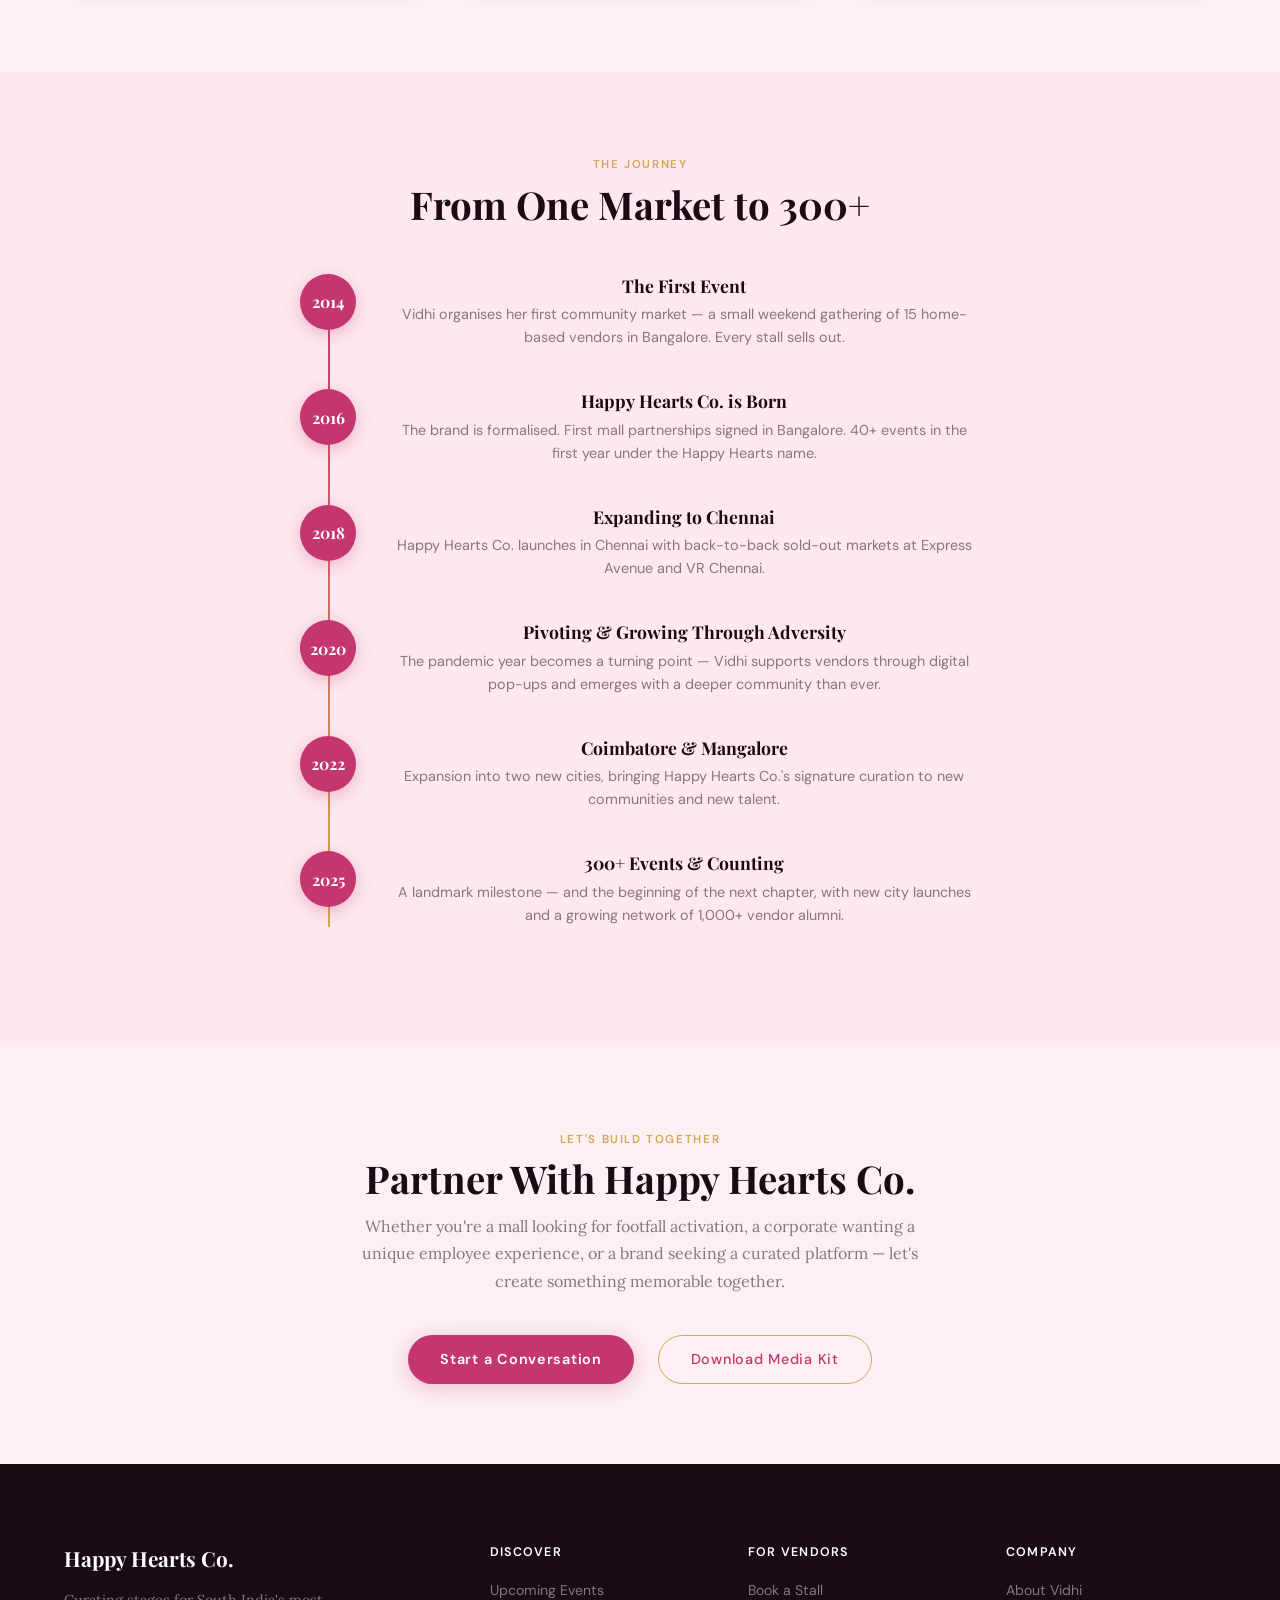
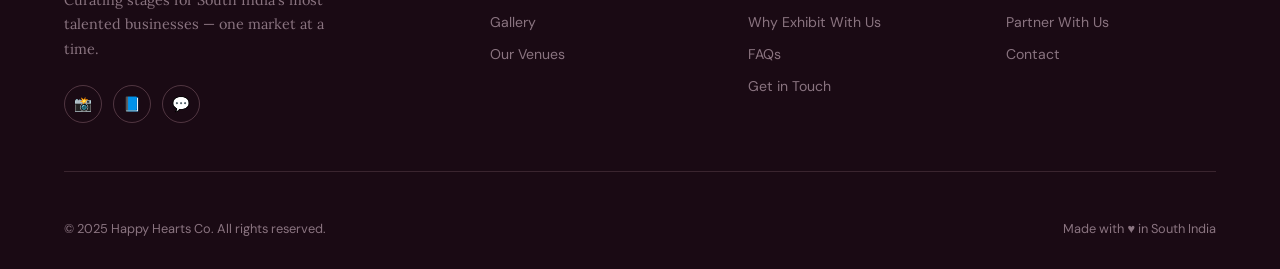
==== commit dc6e83ee: "HomePage Changes Phase-1" ====
--- a/about/index.html
+++ b/about/index.html
@@ -82,7 +82,7 @@
     <li><a href="/gallery">Gallery</a></li>
     <li><a href="/venues">Venues</a></li>
     <li><a href="/about">About</a></li>
-    <li><a href="/vendors" class="nav-cta">Book a Stall</a></li>
+    <li><a href="https://docs.google.com/forms/d/e/1FAIpQLSczjhxifFSDkJTK4VwNBeWf5OX_p3N7fbFh50C7BM0ITOMnEQ/viewform?usp=publish-editor" target="_blank" class="nav-cta">Book a Stall</a></li>
   </ul>
   <button class="nav-toggle" id="navToggle" aria-label="Toggle menu">
     <span></span><span></span><span></span>
@@ -218,14 +218,14 @@
       <div class="footer-logo-text serif">Happy Hearts Co.</div>
       <p class="footer-tagline lora">Curating stages for South India's most talented businesses — one market at a time.</p>
       <div class="footer-social">
-        <a href="https://instagram.com/happyheartsCo" class="social-btn" target="_blank">📸</a>
-        <a href="#" class="social-btn">📘</a>
+        <a href="https://www.instagram.com/happyheartsco.official?igsh=eXF6MTNpY3drdnB5" class="social-btn" target="_blank">📸</a>
+        <a href="https://www.facebook.com/share/1ED3gzqCCu/?mibextid=wwXIfr" class="social-btn" target="_blank" title="Facebook">📘</a>
         <a href="https://wa.me/91XXXXXXXXXX" class="social-btn" target="_blank">💬</a>
       </div>
     </div>
-    <div class="footer-col"><h4>Discover</h4><ul class="footer-links"><li><a href="/events">Upcoming Events</a></li><li><a href="/events/past">Past Events</a></li><li><a href="/gallery">Gallery</a></li><li><a href="/venues">Our Venues</a></li></ul></div>
-    <div class="footer-col"><h4>For Vendors</h4><ul class="footer-links"><li><a href="/vendors">Book a Stall</a></li><li><a href="/vendors#why">Why Exhibit With Us</a></li><li><a href="/vendors#faq">FAQs</a></li><li><a href="/contact">Get in Touch</a></li></ul></div>
-    <div class="footer-col"><h4>Company</h4><ul class="footer-links"><li><a href="/about">About Vidhi</a></li><li><a href="/press">Press &amp; Media Kit</a></li><li><a href="/about#partner">Partner With Us</a></li><li><a href="/contact">Contact</a></li></ul></div>
+    <div class="footer-col"><h4>Discover</h4><ul class="footer-links"><li><a href="/events">Upcoming Events</a></li><li><a href="/gallery">Gallery</a></li><li><a href="/venues">Our Venues</a></li></ul></div>
+    <div class="footer-col"><h4>For Vendors</h4><ul class="footer-links"><li><a href="https://docs.google.com/forms/d/e/1FAIpQLSczjhxifFSDkJTK4VwNBeWf5OX_p3N7fbFh50C7BM0ITOMnEQ/viewform?usp=publish-editor" target="_blank">Book a Stall</a></li><li><a href="/vendors#why">Why Exhibit With Us</a></li><li><a href="/vendors#faq">FAQs</a></li><li><a href="/contact">Get in Touch</a></li></ul></div>
+    <div class="footer-col"><h4>Company</h4><ul class="footer-links"><li><a href="/about">About Vidhi</a></li><li><a href="/about#partner">Partner With Us</a></li><li><a href="/contact">Contact</a></li></ul></div>
   </div>
   <div class="footer-bottom">
     <div class="footer-legal">© 2025 Happy Hearts Co. All rights reserved.</div>
--- a/css/styles.css
+++ b/css/styles.css
@@ -24,7 +24,7 @@
 html { scroll-behavior: smooth; }
 body {
   font-family: 'DM Sans', sans-serif;
-  background-color: var(--cream);
+  background-color: var(--blush-soft);
   color: var(--espresso);
   overflow-x: hidden;
 }
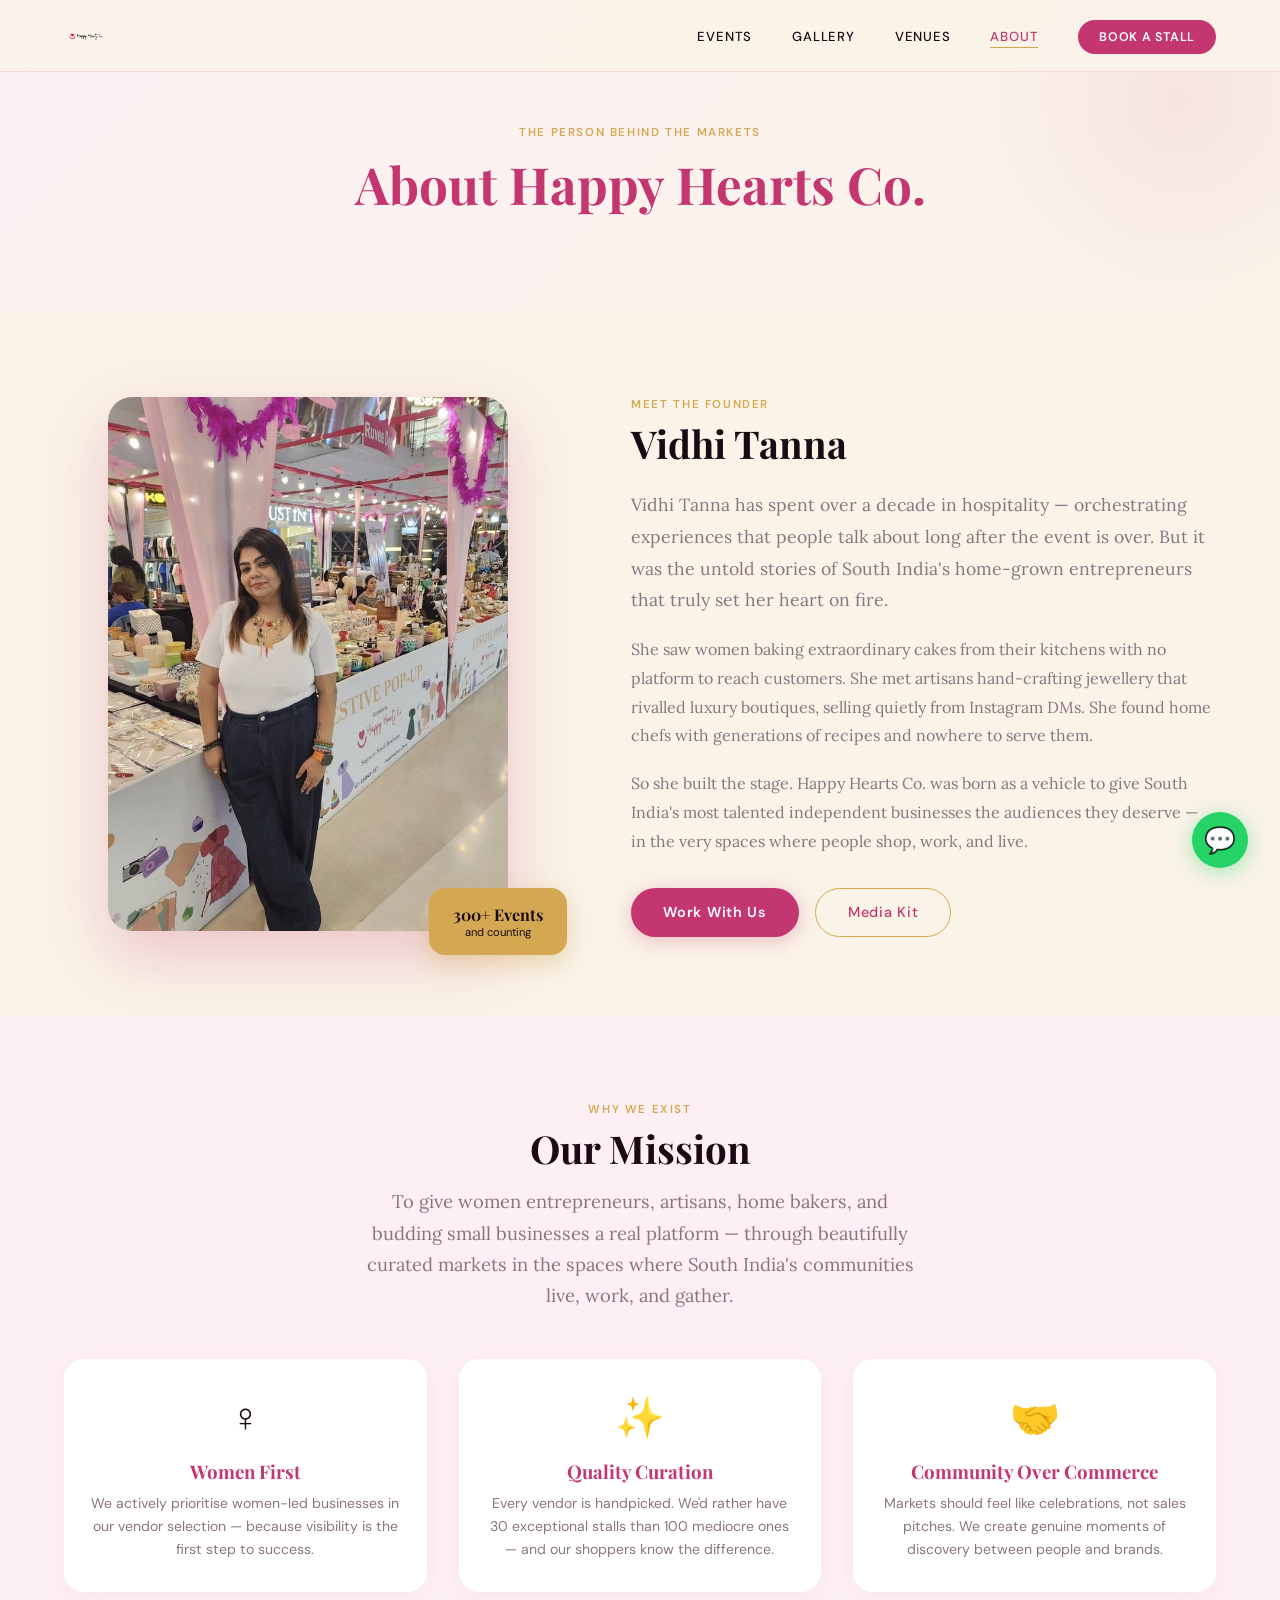
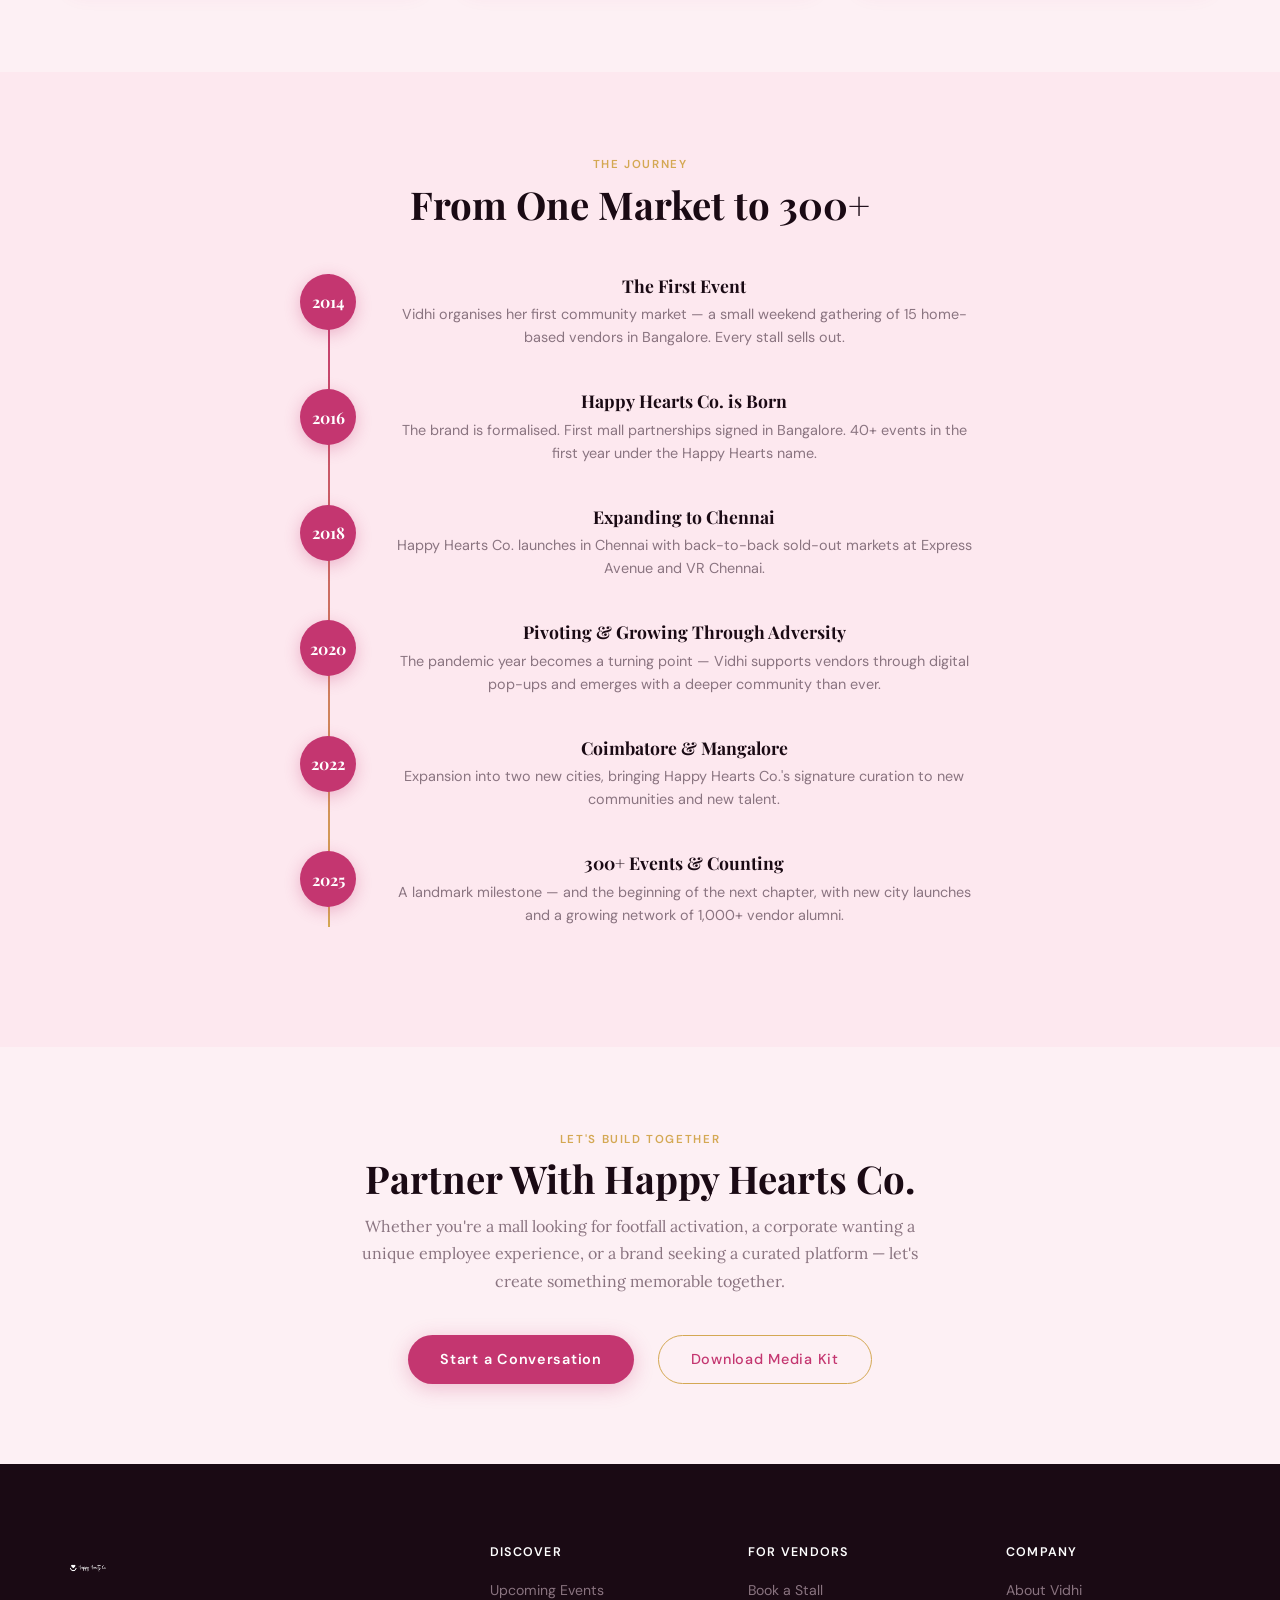
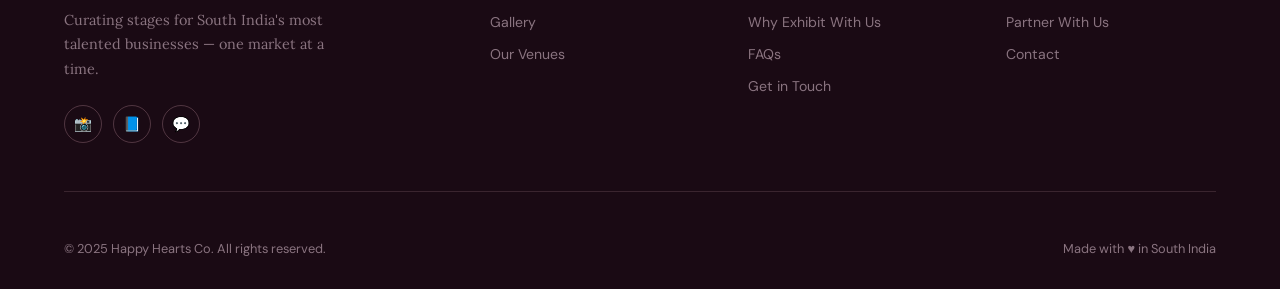
==== commit c0e2dbdb: "Changes for images" ====
--- a/about/index.html
+++ b/about/index.html
@@ -9,6 +9,7 @@
   <link rel="preconnect" href="https://fonts.gstatic.com" crossorigin>
   <link href="https://fonts.googleapis.com/css2?family=Playfair+Display:ital,wght@0,400;0,600;0,700;1,400;1,600&family=DM+Sans:wght@300;400;500;600&family=Lora:ital,wght@0,400;1,400&family=Great+Vibes&display=swap" rel="stylesheet">
   <link rel="stylesheet" href="/css/styles.css">
+  <link rel="icon" type="image/png" href="/images/logo/favicon.png">
   <style>
     .about-hero-grid {
       display: grid;
@@ -75,7 +76,7 @@
 
 <nav id="mainNav">
   <a href="/" class="nav-logo">
-    <span class="nav-logo-text serif">Happy Hearts Co.</span>
+    <img src="/images/logo/logo-horizontal.png" alt="Happy Hearts Co." class="nav-logo-img">
   </a>
   <ul class="nav-links">
     <li><a href="/events">Events</a></li>
@@ -98,8 +99,7 @@
 <section style="background:var(--cream);">
   <div class="about-hero-grid">
     <div class="about-photo-wrap reveal">
-      <div class="about-photo-placeholder">V</div>
-      <!-- Replace above div with: <img src="/images/vidhi.jpg" alt="Vidhi Tanna" style="width:100%;max-width:400px;border-radius:24px;box-shadow:0 24px 64px rgba(196,54,112,0.25);"> -->
+      <img src="/images/founder/vidhi-tanna.jpg" alt="Vidhi Tanna" style="width:100%;max-width:400px;aspect-ratio:3/4;object-fit:cover;border-radius:24px;box-shadow:0 24px 64px rgba(196,54,112,0.25);display:block;margin:0 auto;">
       <div class="about-photo-badge">
         300+ Events
         <small>and counting</small>
@@ -215,7 +215,7 @@
 <footer>
   <div class="footer-top">
     <div>
-      <div class="footer-logo-text serif">Happy Hearts Co.</div>
+      <img src="/images/logo/logo-horizontal-white.png" alt="Happy Hearts Co." class="footer-logo-img">
       <p class="footer-tagline lora">Curating stages for South India's most talented businesses — one market at a time.</p>
       <div class="footer-social">
         <a href="https://www.instagram.com/happyheartsco.official?igsh=eXF6MTNpY3drdnB5" class="social-btn" target="_blank">📸</a>
--- a/css/styles.css
+++ b/css/styles.css
@@ -308,10 +308,10 @@
   transition: transform 0.5s ease;
 }
 .hero-tile:hover .tile-bg { transform: scale(1.05); }
-.tb-1 { background: linear-gradient(135deg, #f9c6d6 0%, #e8a0bc 100%); }
-.tb-2 { background: linear-gradient(135deg, #fde8d0 0%, #f0c8a0 100%); }
-.tb-3 { background: linear-gradient(135deg, #d6e8f0 0%, #a8c8dc 100%); }
-.tb-4 { background: linear-gradient(135deg, #e0d6f0 0%, #c0a8dc 100%); }
+.tb-1 { background: url('/images/banner/flea-market.jpg') center/cover; }
+.tb-2 { background: url('/images/banner/pop-ups.jpg') center/cover; }
+.tb-3 { background: url('/images/banner/exhibitions.jpg') center/cover; }
+.tb-4 { background: url('/images/banner/themed-events.jpg') center/cover; }
 .tile-label {
   position: relative;
   z-index: 2;
@@ -460,12 +460,12 @@
   transition: transform 0.5s ease;
 }
 .event-card:hover .event-card-bg { transform: scale(1.06); }
-.ec-1 { background: linear-gradient(135deg, #f9c6d6 0%, #c43670 100%); }
-.ec-2 { background: linear-gradient(135deg, #fde8d0 0%, #D4A853 100%); }
-.ec-3 { background: linear-gradient(135deg, #e0f0d6 0%, #5a9e40 100%); }
-.ec-4 { background: linear-gradient(135deg, #d6e8f0 0%, #4080a8 100%); }
-.ec-5 { background: linear-gradient(135deg, #e8d6f0 0%, #9040a8 100%); }
-.ec-6 { background: linear-gradient(135deg, #f0e8d6 0%, #a87840 100%); }
+.ec-1 { background: url('/images/cards/curated-flea-markets.jpg') center/cover; }
+.ec-2 { background: url('/images/cards/themed-popup-events.jpg') center/cover; }
+.ec-3 { background: url('/images/cards/brand-exhibitions.jpg') center/cover; }
+.ec-4 { background: url('/images/cards/mall-tech-activations.jpg') center/cover; }
+.ec-5 { background: url('/images/cards/women-entrepreneur-spotlights.jpg') center/cover; }
+.ec-6 { background: url('/images/cards/bespoke-events.jpg') center/cover; }
 .event-card-tag {
   position: absolute;
   top: 1rem; left: 1rem;
@@ -616,10 +616,10 @@
   transition: transform 0.5s ease;
 }
 .city-card:hover .city-bg { transform: scale(1.06); }
-.cb-1 { background: linear-gradient(160deg, #f9c6d6 0%, #c43670 100%); }
-.cb-2 { background: linear-gradient(160deg, #fde8c6 0%, #c48040 100%); }
-.cb-3 { background: linear-gradient(160deg, #c6f0d6 0%, #40a860 100%); }
-.cb-4 { background: linear-gradient(160deg, #c6d6f9 0%, #4060c4 100%); }
+.cb-1 { background: url('/images/cities/bangalore.jpg') center/cover; }
+.cb-2 { background: url('/images/cities/chennai.jpg') center/cover; }
+.cb-3 { background: url('/images/cities/coimbatore.jpg') center/cover; }
+.cb-4 { background: url('/images/cities/mangalore.jpg') center/cover; }
 .city-overlay {
   position: relative;
   z-index: 2;
